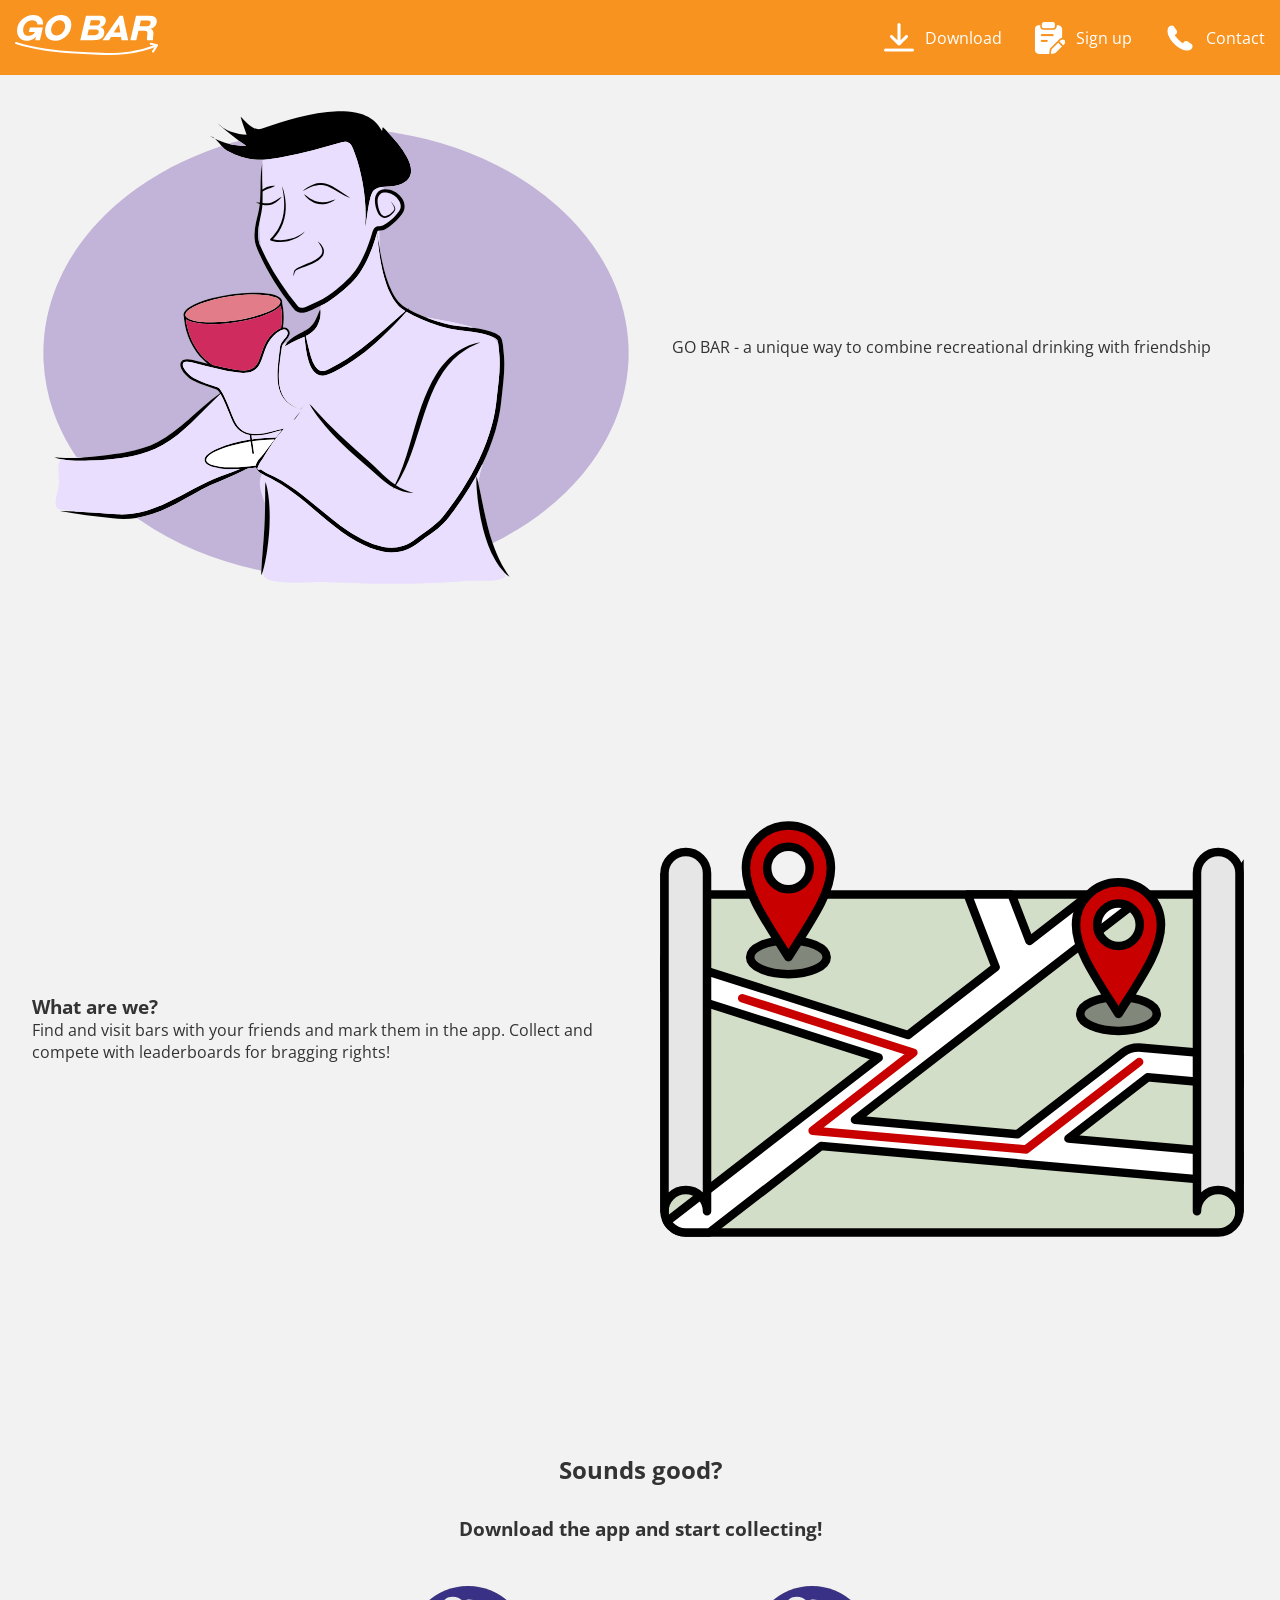
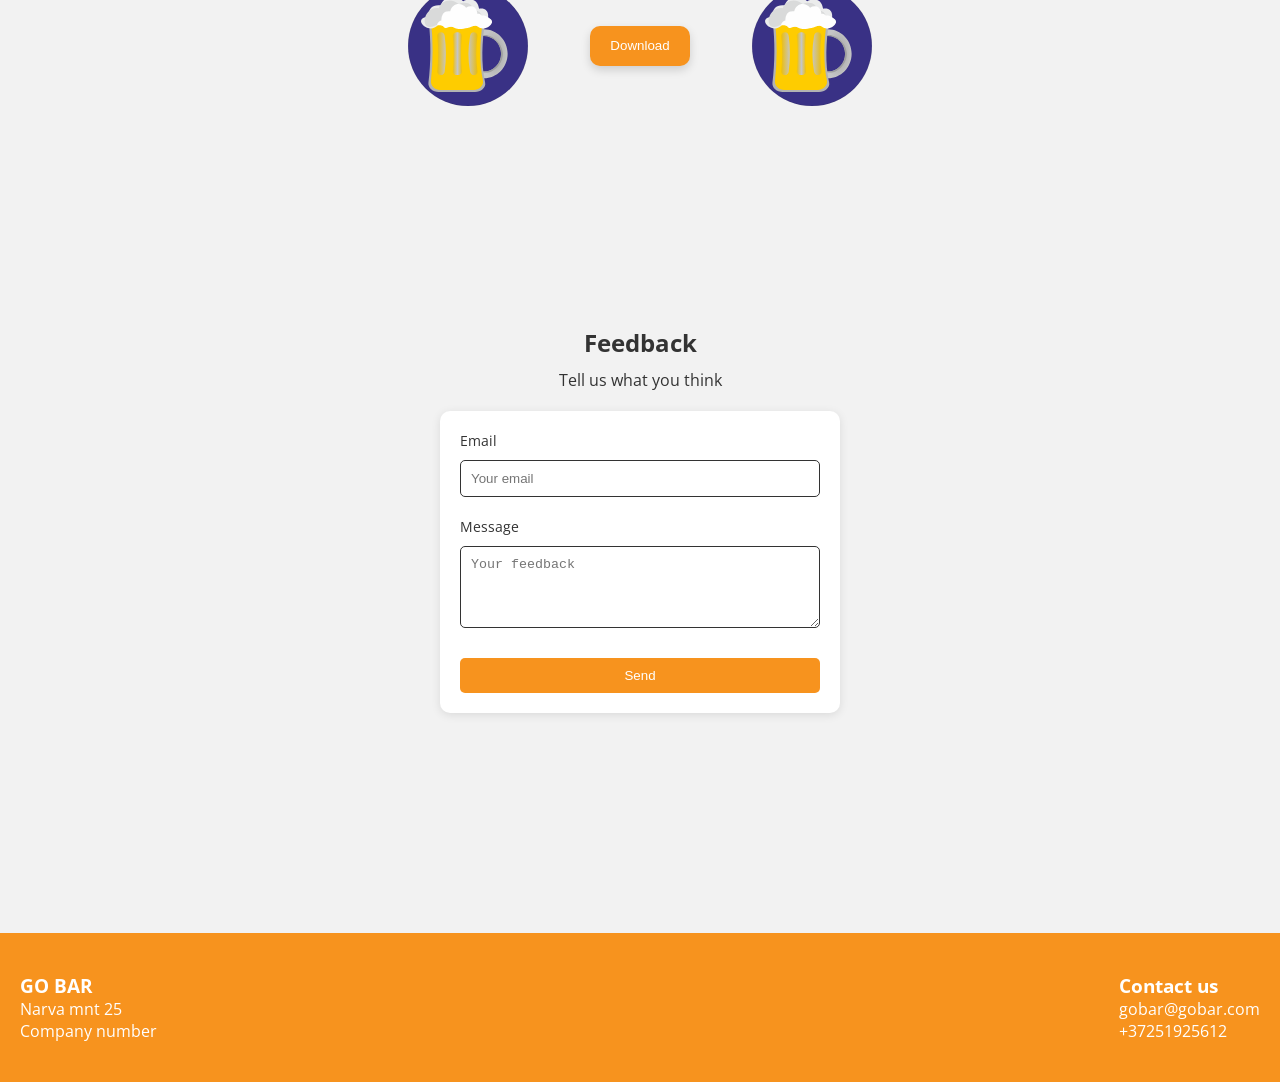
==== index.html @ e12193d8 "changed signup" ====
<!DOCTYPE html>
<html lang="en">
<head>
  <meta charset="UTF-8" />
  <meta name="viewport" content="width=device-width, initial-scale=1.0"/>
  <title>GO BAR</title>
  <link rel="stylesheet" href="styles.css" />
  <script src="./js/feedback.js" defer></script>
  <script src="./js/main.js" defer></script>
  <link rel="icon" type="image/x-icon" href="/favicon.ico">
  <link rel="preconnect" href="https://fonts.googleapis.com">
  <link rel="preconnect" href="https://fonts.gstatic.com" crossorigin>
  <link href="https://fonts.googleapis.com/css2?family=Open+Sans:ital,wght@0,300..800;1,300..800&display=swap" rel="stylesheet">
</head>
<body>
  <header class="header">
    <a href="#" class="logo">
      <img src="./img/go_bar_white.svg" alt="GO BAR logo">
    </a>

    <button class="burger" id="burger">☰</button>

    <nav id="nav">
      <a href="#cta"><img src="./img/download.png" width="36" height="36">Download</a>
      <a href="signup.html"><img src="./img/exam.png" width="36" height="36">Sign up</a>
      <a href="#contact"><img src="./img/phone.png" width="36" height="36">Contact</a>
    </nav>
  </header>
  <section class="hero">
    <img src="./img/drinking.svg" alt="Person drinking"/>
    <p>
      GO BAR - a unique way to combine recreational drinking with friendship
    </p>


  </section>

  <section class="info">
    <div class="text">
      <h3>What are we?</h3>
      <p>
        Find and visit bars with your friends and mark them in the app.
        Collect and compete with leaderboards for bragging rights!
      </p>
    </div>
    <img src="./img/map.svg" alt="Trip map"/>
  </section>

  <section id="cta" class="cta">
    <h1>Sounds good?</h1>
    <h3>Download the app and start collecting!</h3>

    <div class="cta-content">
      <img src="./img/beer.svg" alt="beer" height="120px" width="120px"/>
        <button>Download</button>
      <img src="./img/beer.svg" alt="beer" height="120px" width="120px"/>
    </div>
  </section>

  <section class="feedback">
    <h2>Feedback</h2>
    <p>Tell us what you think</p>

    <form>
      <label for="fbEmail">Email</label>
      <input type="email" id="fbEmail" placeholder="Your email" />
      <span class="error" id="fbEmailError"></span>

      <label for="fbMessage">Message</label>
      <textarea id="fbMessage" rows="4" placeholder="Your feedback"></textarea>
      <span class="error" id="fbMessageError"></span>

      <button type="submit">Send</button>
    </form>
  </section>

  <footer id="contact" class="footer">
    <div class="wave"></div>
    <div class="footer-content">
      <div>
        <h3>GO BAR</h3>
        <p>Narva mnt 25</p>
        <p>Company number</p>
      </div>
      <div>
        <h3>Contact us</h3>
        <p>gobar@gobar.com</p>
        <p>+37251925612</p>
      </div>
    </div>
  </footer>
</body>
</html>
---- styles.css ----
* {
  margin: 0;
  padding: 0;
  box-sizing: border-box;
}

body {
  font-family: "Open Sans", sans-serif;
  background: #f2f2f2;
  color: #333;
  padding-top: 70px;
}

.header {
  display: flex;
  position: fixed;
  top: 0;
  width: 100%;
  background: #f7931e;
  color: white;
  justify-content: space-between;
  align-items: center;
  padding: 15px;
}

nav {
  display: flex;
  align-items: center;
  justify-content: space-between;
  gap: 30px;
}

nav a {
  display: flex;
  color: white;
  text-decoration: none;
  align-items: center;
  gap: 8px;
}

.logo img {
  height: 40px;
}

.hero,
.info,
.cta {
  padding: 20px;
}

section {
  margin-bottom: 160px;
}

.hero,
.info {
  display: flex;
  align-items: center;
  gap: 2rem;
  padding: 2rem;
}

.hero img,
.info img {
  width: 50%;
}

.hero p,
.info .text {
  width: 50%;
  margin: 0;
}

.cta {
  display: flex;
  text-align: center;
  flex-direction: column;
  gap: 30px;
}

.cta-content {
  display: flex;
  justify-content: center;
  align-items: center;
  gap: 5%;
  margin-top: 15px;
}

.cta-content button {
  background: #f7931e;
  color: white;
  border: none;
  padding: 10px 20px;
  height: 40px;
  border-radius: 10px;
  cursor: pointer;
  transition: transform 0.1s ease, box-shadow 0.1s ease;
  box-shadow: 0 4px 10px rgba(0, 0, 0, 0.15);
}

.cta-content button:hover {
  transform: translateY(-2px);
  box-shadow: 0 6px 14px rgba(0, 0, 0, 0.2);
}

.cta-content button:active {
  transform: translateY(2px) scale(0.98);
  box-shadow: 0 2px 6px rgba(0, 0, 0, 0.15);
}

.footer {
  background: #f7931e;
  color: white;
  padding: 40px 20px;
  margin-top: 30px;
}

.footer-content {
  display: flex;
  justify-content: space-between;
}

.signup {
  padding: 40px 20px;
  text-align: center;
}

.signup h2 {
  margin-bottom: 10px;
}

.signup form {
  max-width: 400px;
  margin: 20px auto;
  display: flex;
  flex-direction: column;
  gap: 10px;
  background: white;
  padding: 20px;
  border-radius: 10px;
  box-shadow: 0 2px 10px rgba(0, 0, 0, 0.1);
}

.signup label {
  text-align: left;
  font-size: 14px;
}

.signup input {
  padding: 10px;
  border: 1px solid #333;
  border-radius: 5px;
}

.signup button {
  margin-top: 10px;
  background: #f7931e;
  color: white;
  border: none;
  padding: 10px;
  cursor: pointer;
  border-radius: 5px;
}

.signup button:hover {
  opacity: 0.9;
}

.feedback {
  padding: 40px 20px;
  text-align: center;
}

.feedback h2 {
  margin-bottom: 10px;
}

.feedback form {
  max-width: 400px;
  margin: 20px auto;
  display: flex;
  flex-direction: column;
  gap: 10px;
  background: white;
  padding: 20px;
  border-radius: 10px;
  box-shadow: 0 2px 10px rgba(0, 0, 0, 0.1);
}

.feedback label {
  text-align: left;
  font-size: 14px;
}

.feedback input,
.feedback textarea {
  padding: 10px;
  border: 1px solid #333;
  border-radius: 5px;
}

.feedback button {
  margin-top: 10px;
  background: #f7931e;
  color: white;
  border: none;
  padding: 10px;
  cursor: pointer;
  border-radius: 5px;
}

.feedback button:hover {
  opacity: 0.9;
}

.error {
  color: red;
  font-size: 12px;
  margin-top: -5px;
  margin-bottom: 5px;
  display: block;
}

/* burger hidden on desktop */
.burger {
  display: none;
  font-size: 28px;
  background: none;
  border: none;
  color: white;
  cursor: pointer;
}

/* mobile styles */
@media (max-width: 768px) {
  nav {
    position: absolute;
    top: 70px;
    right: 0;
    width: 100%;
    background: #f7931e;
    flex-direction: column;
    align-items: center;
    gap: 20px;
    max-height: 0;
    overflow: hidden;
    transition: max-height 0.3s ease;
  }
  nav.active {
    max-height: 300px;
    padding: 20px 0;
  }
  .burger {
    display: block;
  }
}/*# sourceMappingURL=styles.css.map */
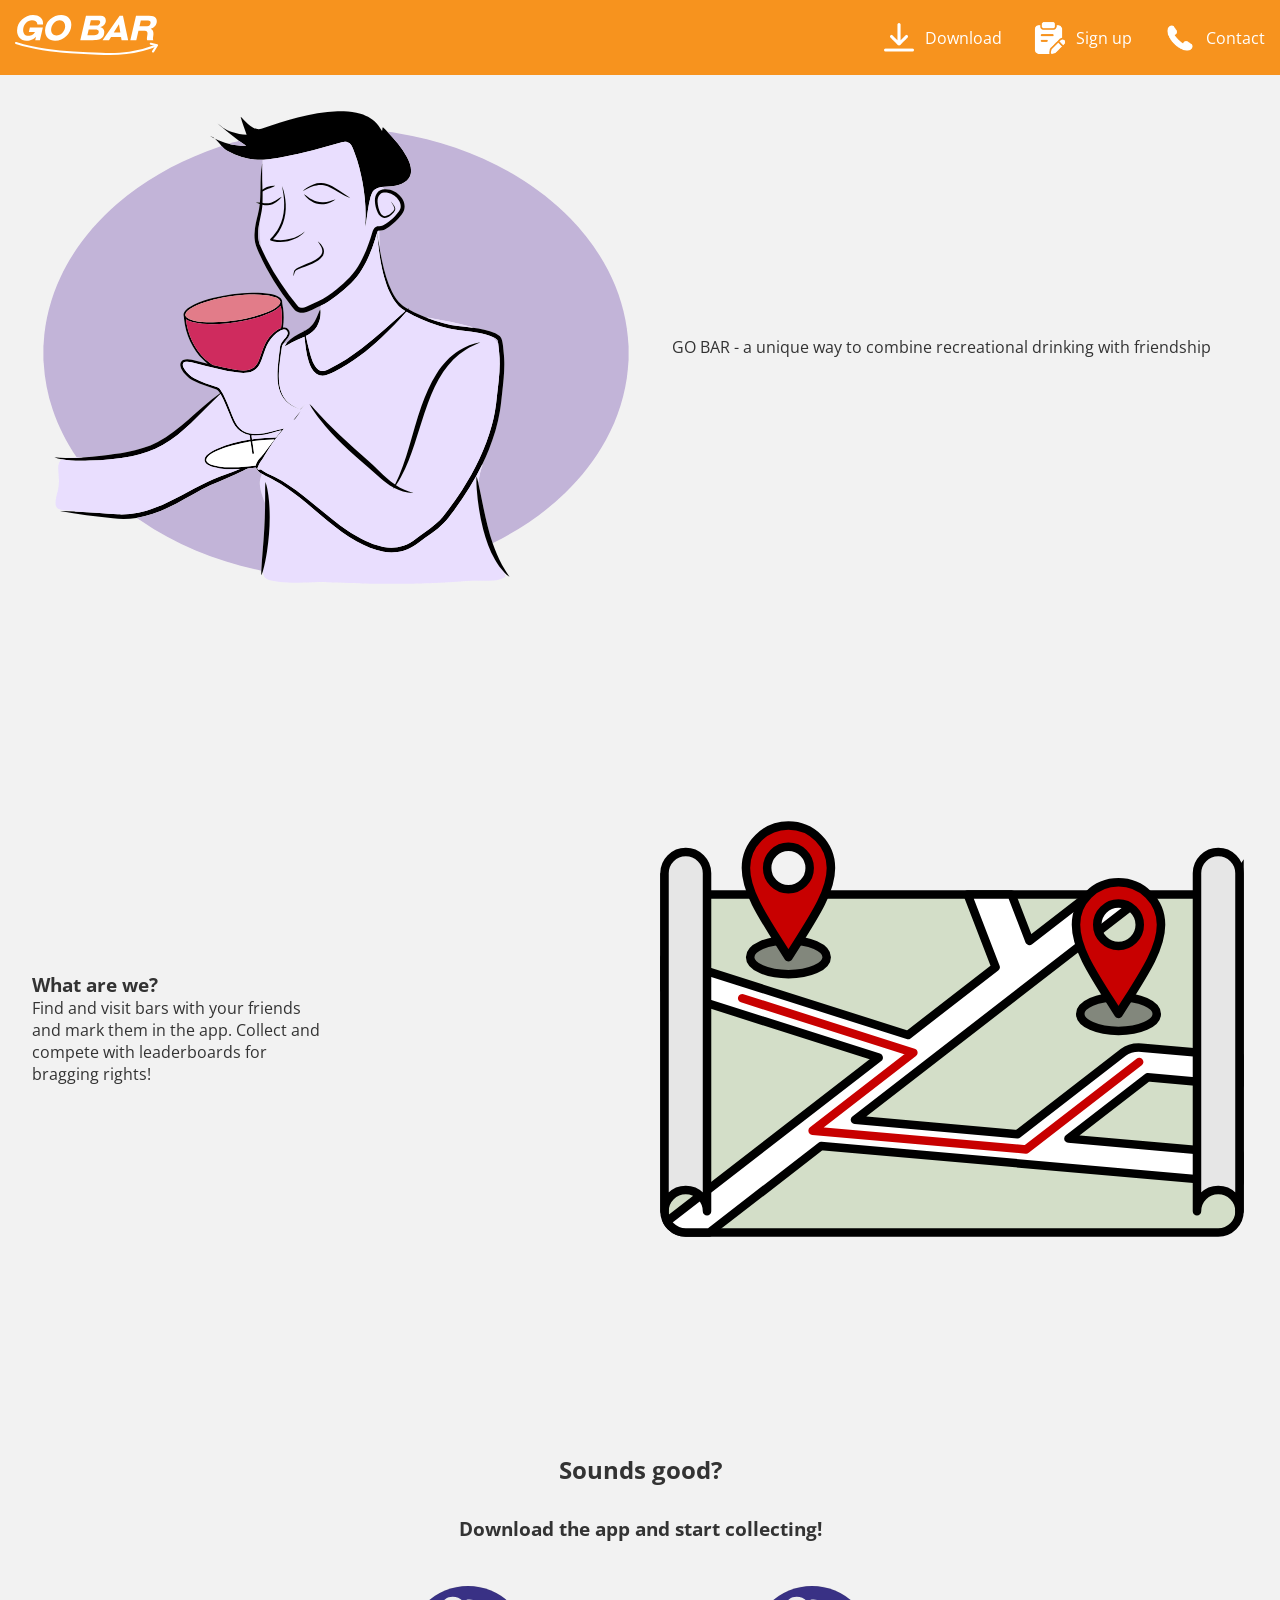
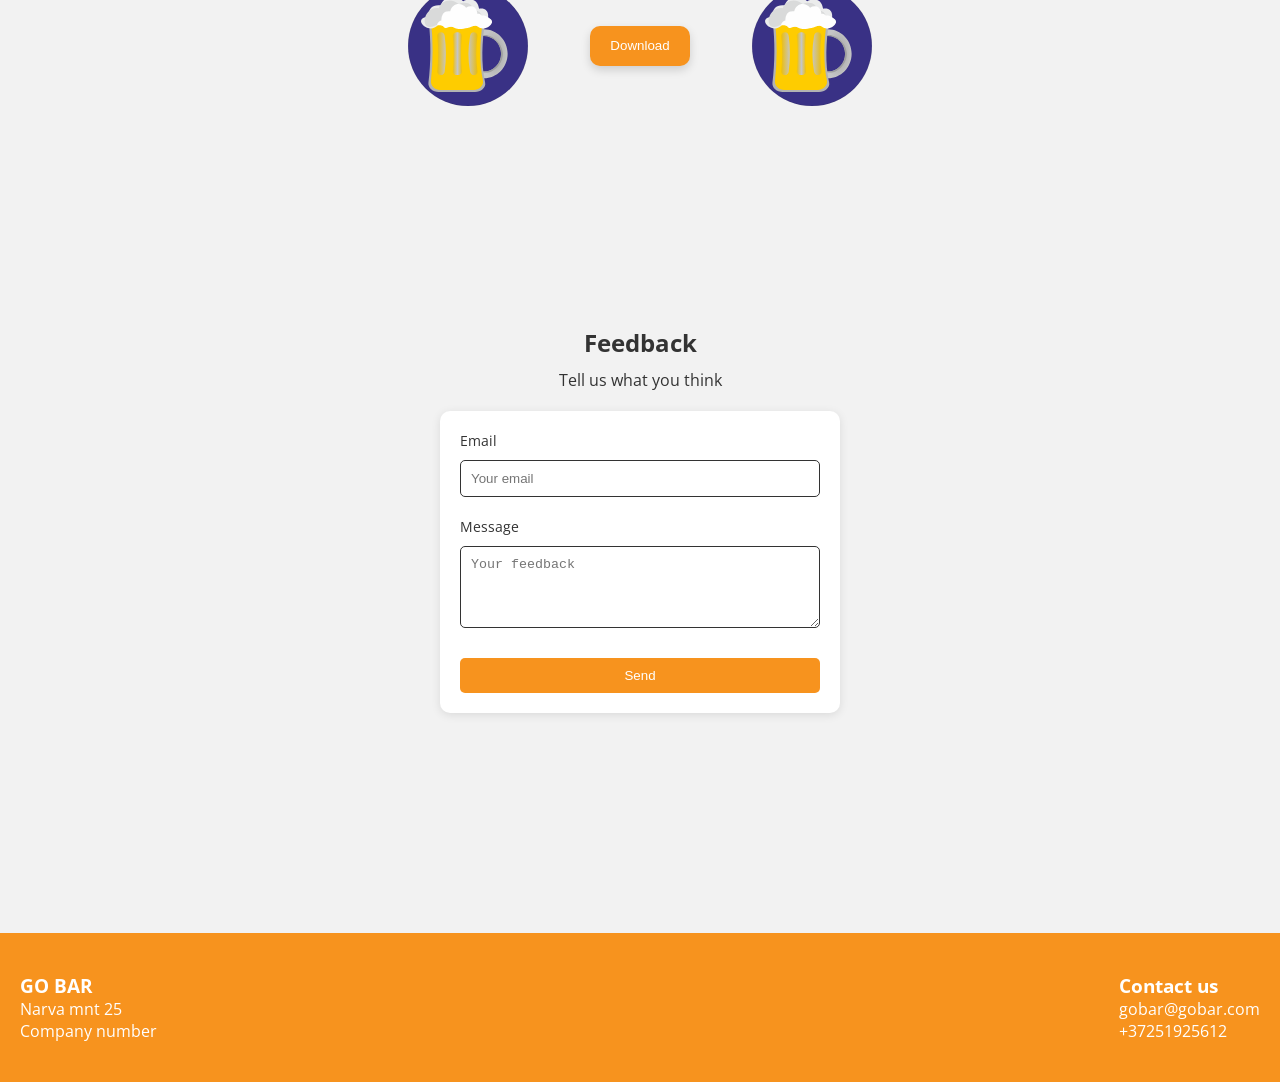
==== commit 2efa0178: "changes to SASS" ====
--- a/index.html
+++ b/index.html
@@ -4,7 +4,7 @@
   <meta charset="UTF-8" />
   <meta name="viewport" content="width=device-width, initial-scale=1.0"/>
   <title>GO BAR</title>
-  <link rel="stylesheet" href="styles.css" />
+  <link rel="stylesheet" href="sass.css" />
   <script src="./js/feedback.js" defer></script>
   <script src="./js/main.js" defer></script>
   <link rel="icon" type="image/x-icon" href="/favicon.ico">
--- a/sass.css
+++ b/sass.css
@@ -0,0 +1,219 @@
+* {
+  margin: 0;
+  padding: 0;
+  box-sizing: border-box;
+}
+
+body {
+  font-family: "Open Sans", sans-serif;
+  background: #f2f2f2;
+  color: #333;
+  padding-top: 70px;
+}
+
+.header {
+  display: flex;
+  position: fixed;
+  top: 0;
+  width: 100%;
+  background: #f7931e;
+  color: white;
+  justify-content: space-between;
+  align-items: center;
+  padding: 15px;
+}
+.header nav {
+  display: flex;
+  align-items: center;
+  justify-content: space-between;
+  gap: 30px;
+}
+.header nav a {
+  display: flex;
+  color: white;
+  text-decoration: none;
+  align-items: center;
+  gap: 8px;
+}
+
+.logo img {
+  height: 40px;
+}
+
+.hero,
+.info,
+.cta {
+  padding: 20px;
+}
+
+section {
+  margin-bottom: 160px;
+}
+
+.hero,
+.info {
+  display: flex;
+  align-items: center;
+  gap: 2rem;
+  padding: 2rem;
+}
+.hero img,
+.info img {
+  width: 50%;
+}
+.hero p,
+.hero .text,
+.info p,
+.info .text {
+  width: 50%;
+  margin: 0;
+}
+
+.cta {
+  display: flex;
+  flex-direction: column;
+  text-align: center;
+  gap: 30px;
+}
+.cta-content {
+  display: flex;
+  justify-content: center;
+  align-items: center;
+  gap: 5%;
+  margin-top: 15px;
+}
+.cta-content button {
+  background: #f7931e;
+  color: white;
+  border: none;
+  padding: 10px 20px;
+  height: 40px;
+  border-radius: 10px;
+  cursor: pointer;
+  transition: transform 0.1s ease, box-shadow 0.1s ease;
+  box-shadow: 0 4px 10px rgba(0, 0, 0, 0.15);
+}
+.cta-content button:hover {
+  transform: translateY(-2px);
+  box-shadow: 0 6px 14px rgba(0, 0, 0, 0.2);
+}
+.cta-content button:active {
+  transform: translateY(2px) scale(0.98);
+  box-shadow: 0 2px 6px rgba(0, 0, 0, 0.15);
+}
+
+.footer {
+  background: #f7931e;
+  color: white;
+  padding: 40px 20px;
+  margin-top: 30px;
+}
+.footer-content {
+  display: flex;
+  justify-content: space-between;
+}
+
+.signup,
+.feedback {
+  padding: 40px 20px;
+  text-align: center;
+}
+.signup h2,
+.feedback h2 {
+  margin-bottom: 10px;
+}
+.signup form,
+.feedback form {
+  max-width: 400px;
+  margin: 20px auto;
+  display: flex;
+  flex-direction: column;
+  gap: 10px;
+  background: white;
+  padding: 20px;
+  border-radius: 10px;
+  box-shadow: 0 2px 10px rgba(0, 0, 0, 0.1);
+}
+.signup form label,
+.feedback form label {
+  text-align: left;
+  font-size: 14px;
+}
+.signup form input,
+.signup form textarea,
+.feedback form input,
+.feedback form textarea {
+  padding: 10px;
+  border: 1px solid #333;
+  border-radius: 5px;
+}
+.signup form button,
+.feedback form button {
+  margin-top: 10px;
+  background: #f7931e;
+  color: white;
+  border: none;
+  padding: 10px;
+  cursor: pointer;
+  border-radius: 5px;
+}
+.signup form button:hover,
+.feedback form button:hover {
+  opacity: 0.9;
+}
+
+.error {
+  color: red;
+  font-size: 12px;
+  margin-top: -5px;
+  margin-bottom: 5px;
+  display: block;
+}
+
+.burger {
+  display: none;
+  font-size: 28px;
+  background: none;
+  border: none;
+  color: white;
+  cursor: pointer;
+}
+
+@media (max-width: 768px) {
+  .burger {
+    display: block;
+  }
+  nav {
+    position: absolute;
+    top: 70px;
+    right: 0;
+    width: 100%;
+    background: #f7931e;
+    flex-direction: column;
+    align-items: center;
+    gap: 20px;
+    max-height: 0;
+    overflow: hidden;
+    transition: max-height 0.3s ease;
+  }
+  nav.active {
+    max-height: 300px;
+    padding: 20px 0;
+  }
+  .hero,
+  .info {
+    flex-direction: column;
+    text-align: center;
+  }
+  .hero img,
+  .info img {
+    width: 100%;
+    max-width: 320px;
+  }
+  .hero p,
+  .hero .text,
+  .info p,
+  .info .text {
+    width: 100%;
+  }
+}/*# sourceMappingURL=sass.css.map */
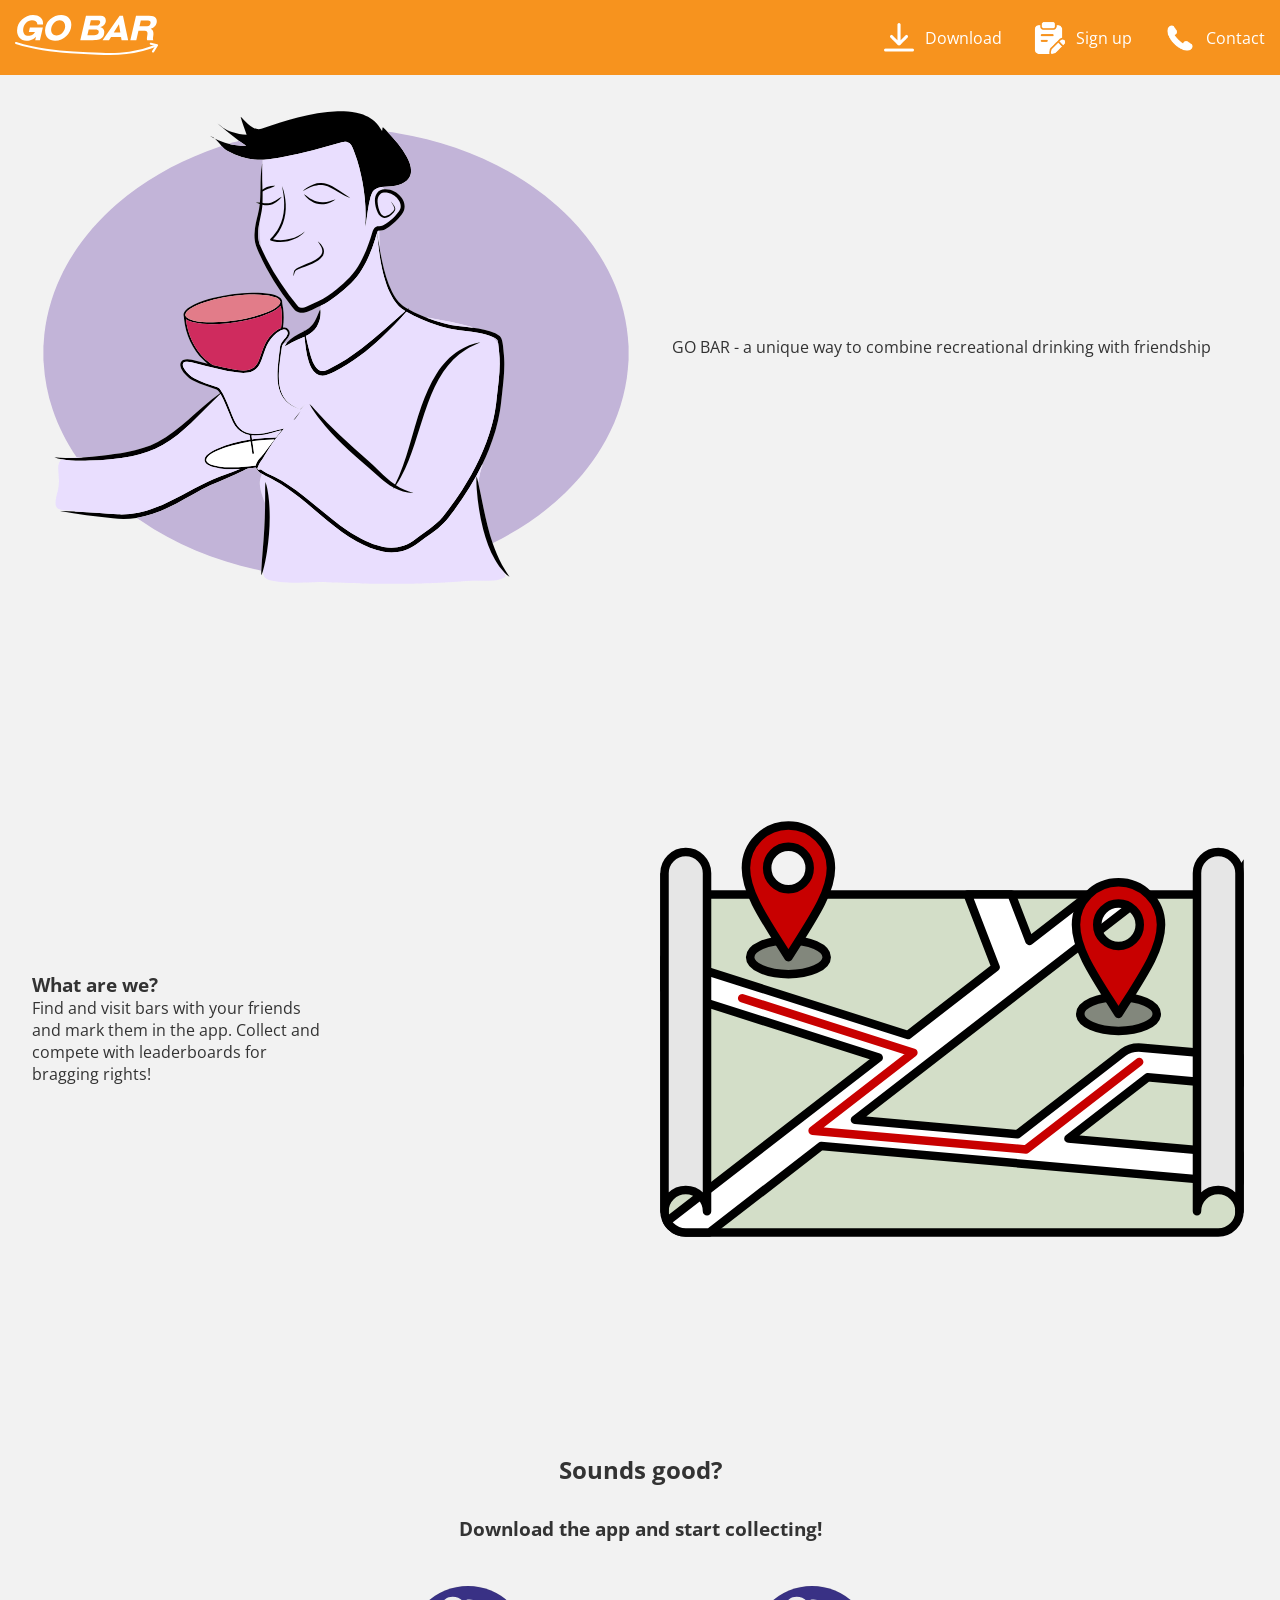
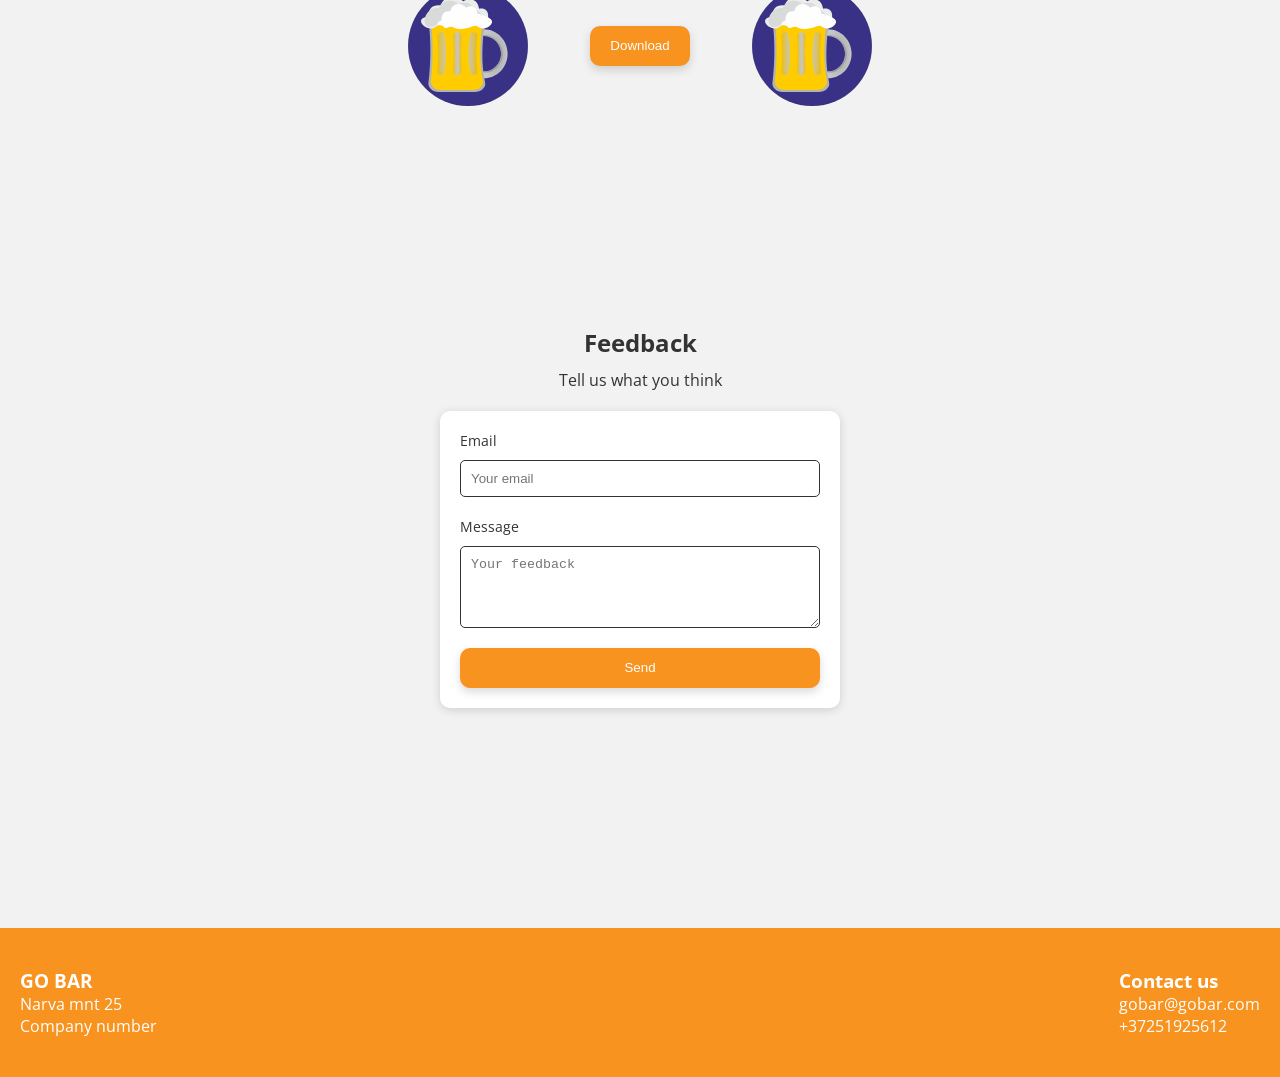
==== commit bfc85b22: "small html stuff" ====
--- a/index.html
+++ b/index.html
@@ -17,22 +17,19 @@
     <a href="#" class="logo">
       <img src="./img/go_bar_white.svg" alt="GO BAR logo">
     </a>
-
     <button class="burger" id="burger">☰</button>
-
     <nav id="nav">
       <a href="#cta"><img src="./img/download.png" width="36" height="36">Download</a>
       <a href="signup.html"><img src="./img/exam.png" width="36" height="36">Sign up</a>
       <a href="#contact"><img src="./img/phone.png" width="36" height="36">Contact</a>
     </nav>
   </header>
+
   <section class="hero">
     <img src="./img/drinking.svg" alt="Person drinking"/>
     <p>
       GO BAR - a unique way to combine recreational drinking with friendship
     </p>
-
-
   </section>
 
   <section class="info">
@@ -49,7 +46,6 @@
   <section id="cta" class="cta">
     <h1>Sounds good?</h1>
     <h3>Download the app and start collecting!</h3>
-
     <div class="cta-content">
       <img src="./img/beer.svg" alt="beer" height="120px" width="120px"/>
         <button>Download</button>
@@ -60,7 +56,6 @@
   <section class="feedback">
     <h2>Feedback</h2>
     <p>Tell us what you think</p>
-
     <form>
       <label for="fbEmail">Email</label>
       <input type="email" id="fbEmail" placeholder="Your email" />
--- a/sass.css
+++ b/sass.css
@@ -1,3 +1,5 @@
+/* MIXINS */
+/* RESET */
 * {
   margin: 0;
   padding: 0;
@@ -11,35 +13,38 @@
   padding-top: 70px;
 }
 
+/* HEADER */
 .header {
   display: flex;
+  justify-content: center;
+  align-items: center;
+  justify-content: space-between;
   position: fixed;
   top: 0;
   width: 100%;
   background: #f7931e;
   color: white;
-  justify-content: space-between;
-  align-items: center;
   padding: 15px;
 }
 .header nav {
   display: flex;
-  align-items: center;
-  justify-content: space-between;
+  justify-content: center;
+  align-items: center;
   gap: 30px;
 }
 .header nav a {
   display: flex;
+  align-items: center;
+  gap: 8px;
   color: white;
   text-decoration: none;
-  align-items: center;
-  gap: 8px;
 }
 
 .logo img {
   height: 40px;
 }
 
+/* SECTIONS */
 .hero,
 .info,
 .cta {
@@ -66,9 +71,9 @@
 .info p,
 .info .text {
   width: 50%;
-  margin: 0;
-}
-
+}
+
+/* CTA */
 .cta {
   display: flex;
   flex-direction: column;
@@ -95,13 +100,14 @@
 }
 .cta-content button:hover {
   transform: translateY(-2px);
-  box-shadow: 0 6px 14px rgba(0, 0, 0, 0.2);
+  box-shadow: 0 6px 14px rgba(0, 0, 0, 0.15);
 }
 .cta-content button:active {
   transform: translateY(2px) scale(0.98);
   box-shadow: 0 2px 6px rgba(0, 0, 0, 0.15);
 }
 
+/* FOOTER */
 .footer {
   background: #f7931e;
   color: white;
@@ -113,6 +119,7 @@
   justify-content: space-between;
 }
 
+/* FORMS */
 .signup,
 .feedback {
   padding: 40px 20px;
@@ -132,7 +139,7 @@
   background: white;
   padding: 20px;
   border-radius: 10px;
-  box-shadow: 0 2px 10px rgba(0, 0, 0, 0.1);
+  box-shadow: 0 2px 10px rgba(0, 0, 0, 0.15);
 }
 .signup form label,
 .feedback form label {
@@ -149,19 +156,32 @@
 }
 .signup form button,
 .feedback form button {
-  margin-top: 10px;
   background: #f7931e;
   color: white;
   border: none;
-  padding: 10px;
+  padding: 10px 20px;
+  height: 40px;
+  border-radius: 10px;
   cursor: pointer;
-  border-radius: 5px;
+  transition: transform 0.1s ease, box-shadow 0.1s ease;
+  box-shadow: 0 4px 10px rgba(0, 0, 0, 0.15);
+}
+.signup form button:hover,
+.feedback form button:hover {
+  transform: translateY(-2px);
+  box-shadow: 0 6px 14px rgba(0, 0, 0, 0.15);
+}
+.signup form button:active,
+.feedback form button:active {
+  transform: translateY(2px) scale(0.98);
+  box-shadow: 0 2px 6px rgba(0, 0, 0, 0.15);
 }
 .signup form button:hover,
 .feedback form button:hover {
   opacity: 0.9;
 }
 
+/* ERROR */
 .error {
   color: red;
   font-size: 12px;
@@ -170,6 +190,7 @@
   display: block;
 }
 
+/* BURGER */
 .burger {
   display: none;
   font-size: 28px;
@@ -179,6 +200,7 @@
   cursor: pointer;
 }
 
+/* MOBILE */
 @media (max-width: 768px) {
   .burger {
     display: block;
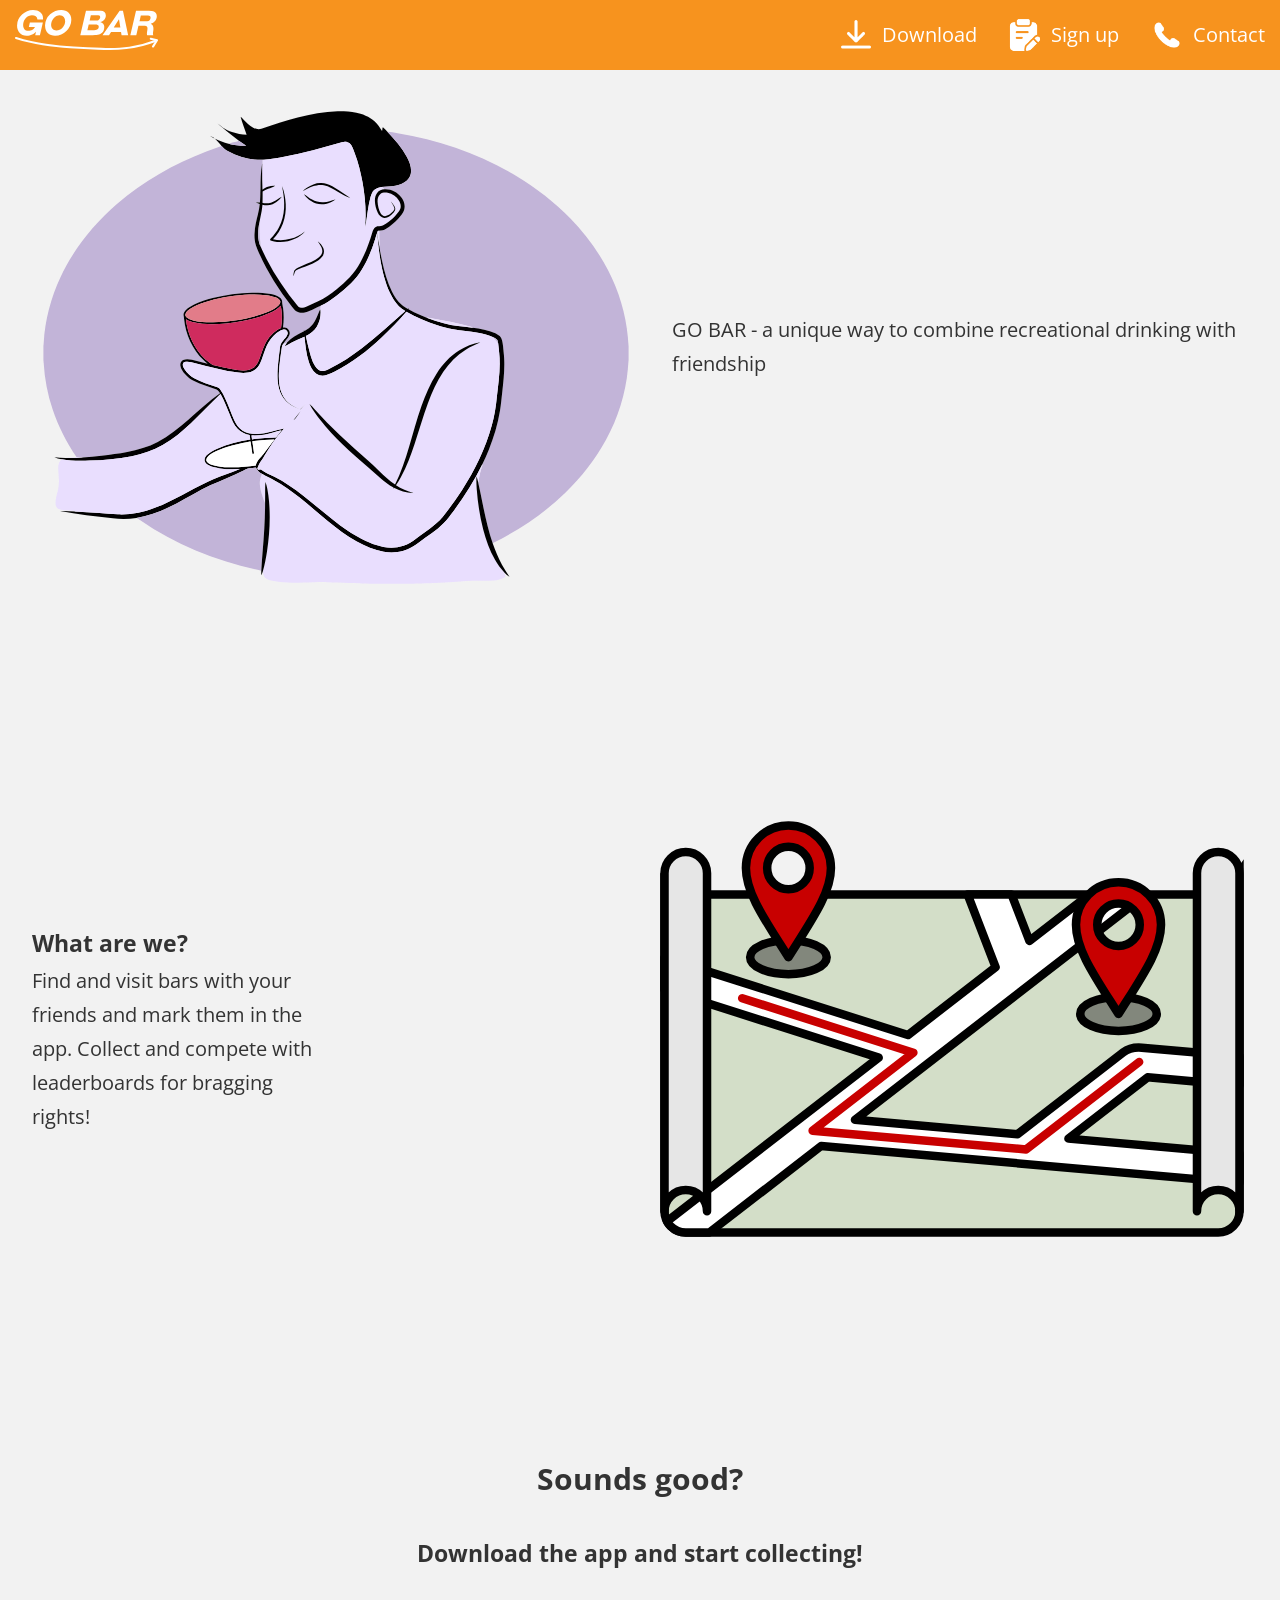
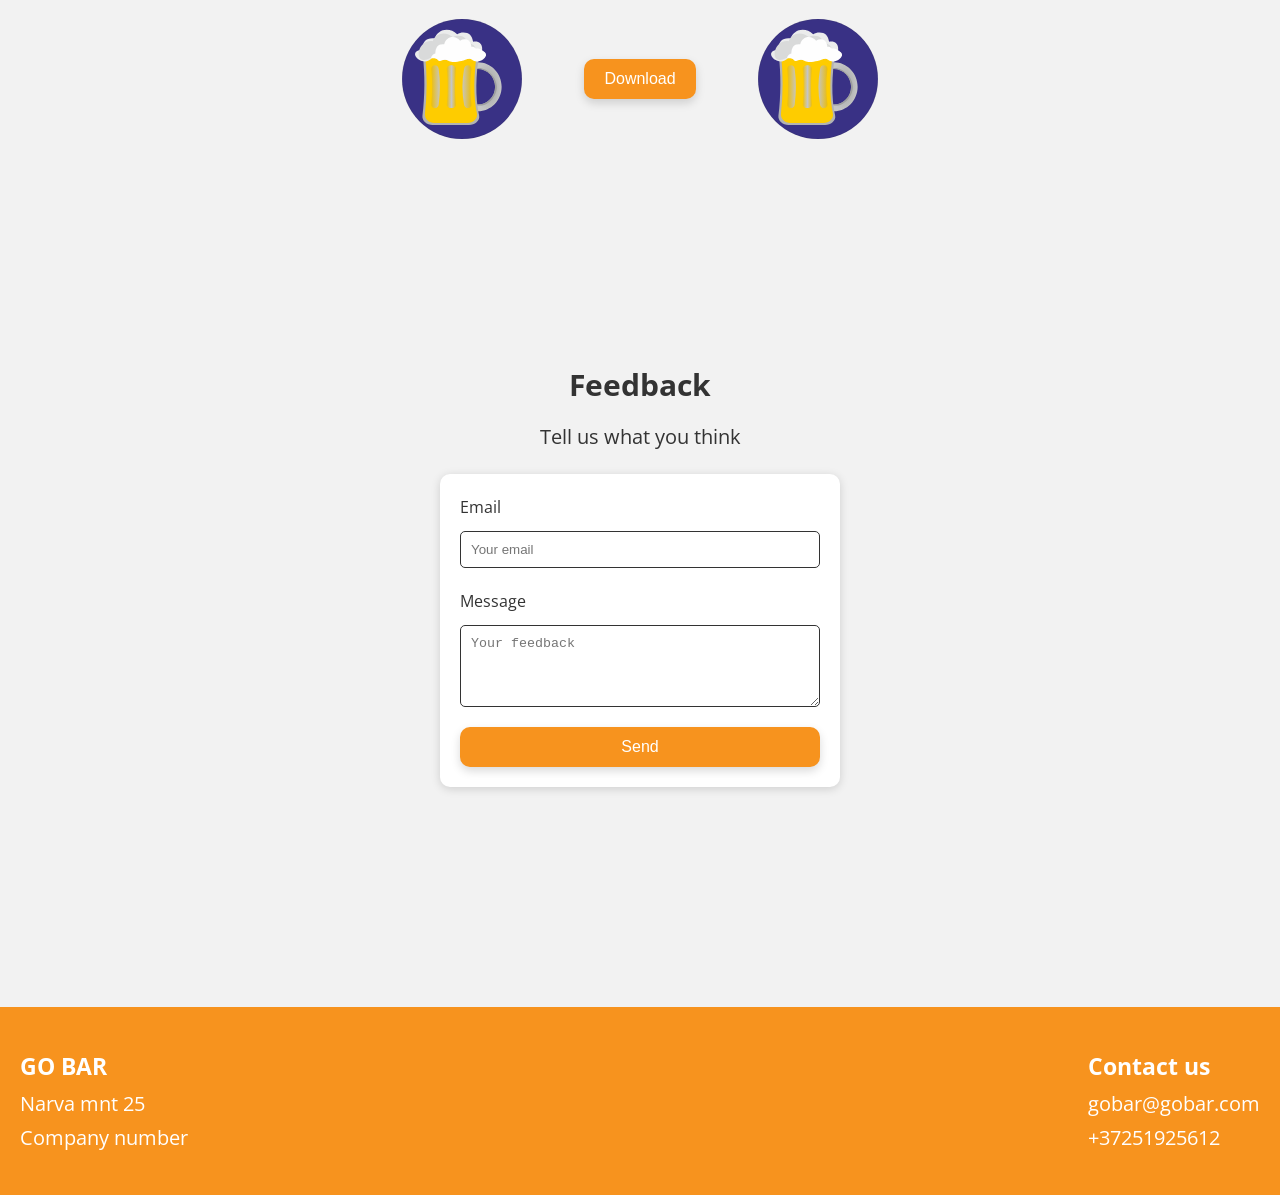
==== commit bd0fc34a: "updated alt text" ====
--- a/index.html
+++ b/index.html
@@ -7,7 +7,7 @@
   <link rel="stylesheet" href="sass.css" />
   <script src="./js/feedback.js" defer></script>
   <script src="./js/main.js" defer></script>
-  <link rel="icon" type="image/x-icon" href="/favicon.ico">
+  <link rel="icon" type="image/x-icon" href="./favicon.ico">
   <link rel="preconnect" href="https://fonts.googleapis.com">
   <link rel="preconnect" href="https://fonts.gstatic.com" crossorigin>
   <link href="https://fonts.googleapis.com/css2?family=Open+Sans:ital,wght@0,300..800;1,300..800&display=swap" rel="stylesheet">
@@ -17,11 +17,11 @@
     <a href="#" class="logo">
       <img src="./img/go_bar_white.svg" alt="GO BAR logo">
     </a>
-    <button class="burger" id="burger">☰</button>
+    <button class="burger" id="burger" aria-label="Open navigation menu">☰</button>
     <nav id="nav">
-      <a href="#cta"><img src="./img/download.png" width="36" height="36">Download</a>
-      <a href="signup.html"><img src="./img/exam.png" width="36" height="36">Sign up</a>
-      <a href="#contact"><img src="./img/phone.png" width="36" height="36">Contact</a>
+      <a href="#cta"><img src="./img/download.png" width="36" height="36" alt="Download button">Download</a>
+      <a href="signup.html"><img src="./img/exam.png" width="36" height="36" alt="Sign up button">Sign up</a>
+      <a href="#contact"><img src="./img/phone.png" width="36" height="36" alt="Contact button">Contact</a>
     </nav>
   </header>
 
@@ -47,9 +47,9 @@
     <h1>Sounds good?</h1>
     <h3>Download the app and start collecting!</h3>
     <div class="cta-content">
-      <img src="./img/beer.svg" alt="beer" height="120px" width="120px"/>
+      <img src="./img/beer.svg" alt="Image of beer" height="120px" width="120px"/>
         <button>Download</button>
-      <img src="./img/beer.svg" alt="beer" height="120px" width="120px"/>
+      <img src="./img/beer.svg" alt="Image of beer" height="120px" width="120px"/>
     </div>
   </section>
 
--- a/sass.css
+++ b/sass.css
@@ -11,6 +11,8 @@
   background: #f2f2f2;
   color: #333;
   padding-top: 70px;
+  font-size: 20px;
+  line-height: 1.7;
 }
 
 /* HEADER */
@@ -18,13 +20,14 @@
   display: flex;
   justify-content: center;
   align-items: center;
+  height: 70px;
   justify-content: space-between;
   position: fixed;
   top: 0;
   width: 100%;
   background: #f7931e;
   color: white;
-  padding: 15px;
+  padding: 0 15px;
 }
 .header nav {
   display: flex;
@@ -93,6 +96,7 @@
   border: none;
   padding: 10px 20px;
   height: 40px;
+  font-size: 1rem;
   border-radius: 10px;
   cursor: pointer;
   transition: transform 0.1s ease, box-shadow 0.1s ease;
@@ -144,7 +148,7 @@
 .signup form label,
 .feedback form label {
   text-align: left;
-  font-size: 14px;
+  font-size: 1rem;
 }
 .signup form input,
 .signup form textarea,
@@ -161,6 +165,7 @@
   border: none;
   padding: 10px 20px;
   height: 40px;
+  font-size: 1rem;
   border-radius: 10px;
   cursor: pointer;
   transition: transform 0.1s ease, box-shadow 0.1s ease;
@@ -184,7 +189,7 @@
 /* ERROR */
 .error {
   color: red;
-  font-size: 12px;
+  font-size: 0.9rem;
   margin-top: -5px;
   margin-bottom: 5px;
   display: block;
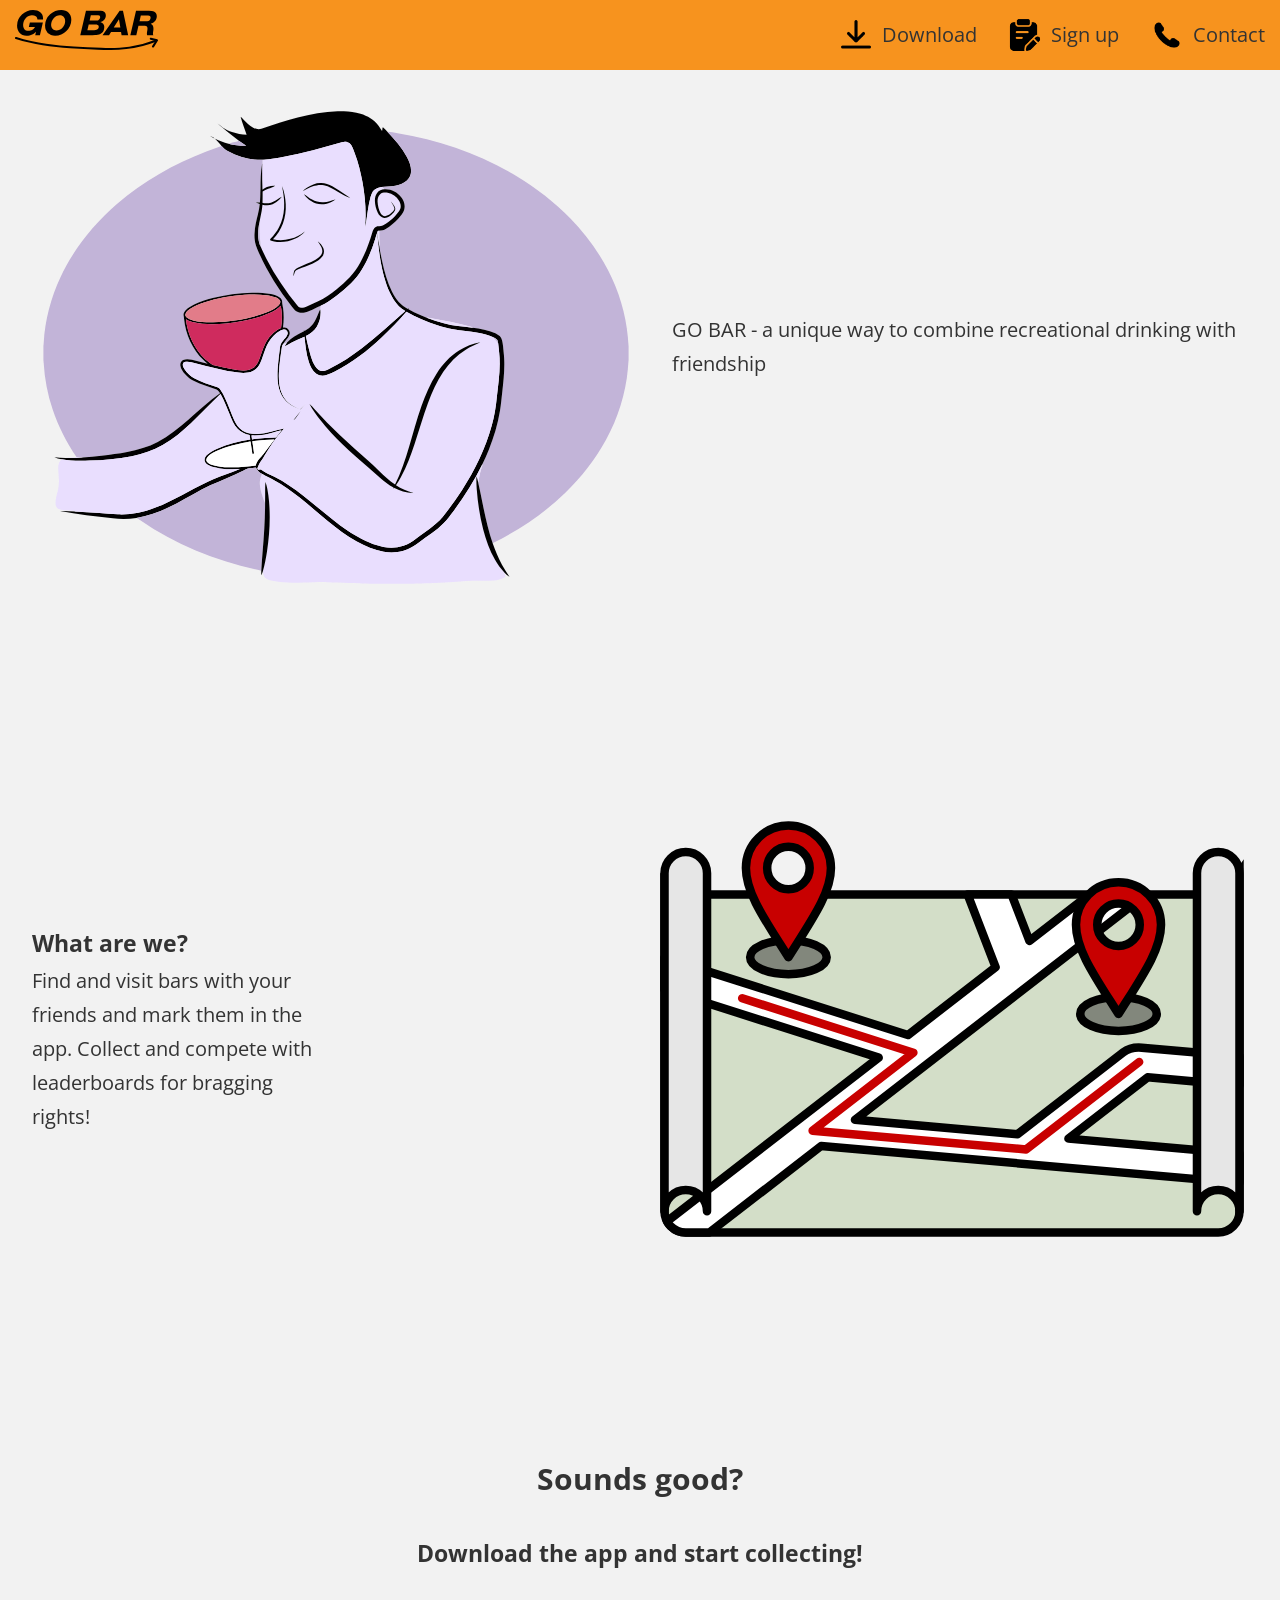
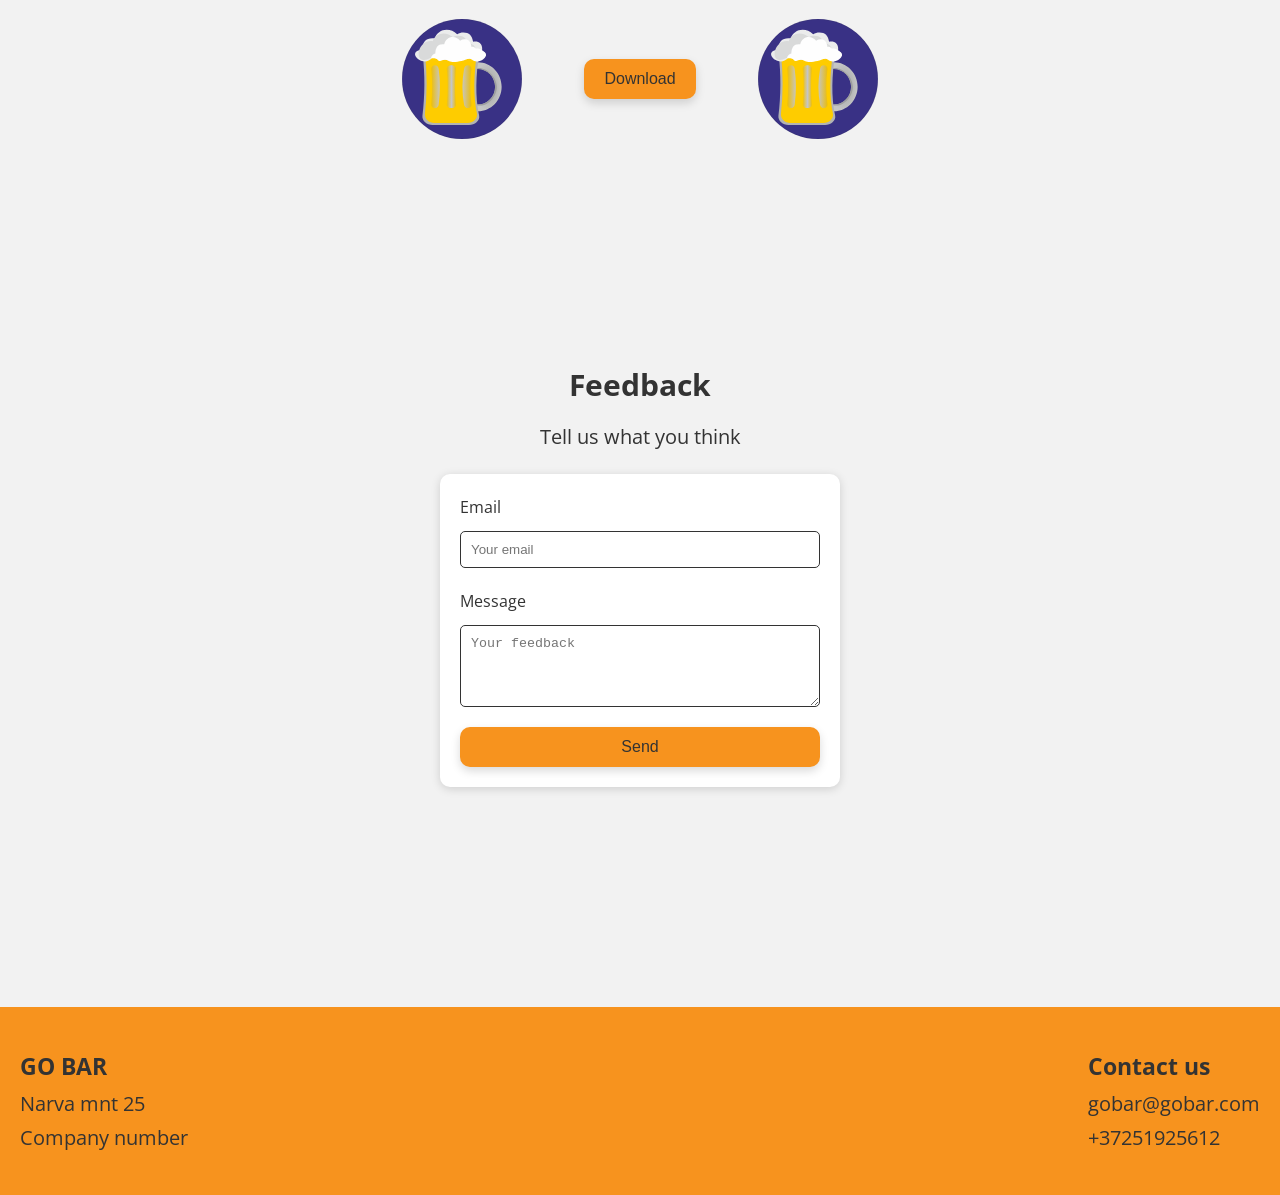
==== commit d61edd41: "updated logo" ====
--- a/index.html
+++ b/index.html
@@ -15,7 +15,7 @@
 <body>
   <header class="header">
     <a href="#" class="logo">
-      <img src="./img/go_bar_white.svg" alt="GO BAR logo">
+      <img src="./img/go_bar_black.svg" alt="GO BAR logo">
     </a>
     <button class="burger" id="burger" aria-label="Open navigation menu">☰</button>
     <nav id="nav">
@@ -47,9 +47,9 @@
     <h1>Sounds good?</h1>
     <h3>Download the app and start collecting!</h3>
     <div class="cta-content">
-      <img src="./img/beer.svg" alt="Image of beer" height="120px" width="120px"/>
+      <img src="./img/beer.svg" alt="Beer illustration" height="120px" width="120px"/>
         <button>Download</button>
-      <img src="./img/beer.svg" alt="Image of beer" height="120px" width="120px"/>
+      <img src="./img/beer.svg" alt="Beer illustration" height="120px" width="120px"/>
     </div>
   </section>
 
--- a/sass.css
+++ b/sass.css
@@ -26,7 +26,7 @@
   top: 0;
   width: 100%;
   background: #f7931e;
-  color: white;
+  color: #333;
   padding: 0 15px;
 }
 .header nav {
@@ -39,7 +39,7 @@
   display: flex;
   align-items: center;
   gap: 8px;
-  color: white;
+  color: #333;
   text-decoration: none;
 }
 
@@ -92,7 +92,7 @@
 }
 .cta-content button {
   background: #f7931e;
-  color: white;
+  color: #333;
   border: none;
   padding: 10px 20px;
   height: 40px;
@@ -114,7 +114,7 @@
 /* FOOTER */
 .footer {
   background: #f7931e;
-  color: white;
+  color: #333;
   padding: 40px 20px;
   margin-top: 30px;
 }
@@ -161,7 +161,7 @@
 .signup form button,
 .feedback form button {
   background: #f7931e;
-  color: white;
+  color: #333;
   border: none;
   padding: 10px 20px;
   height: 40px;
@@ -201,7 +201,7 @@
   font-size: 28px;
   background: none;
   border: none;
-  color: white;
+  color: #333;
   cursor: pointer;
 }
 
